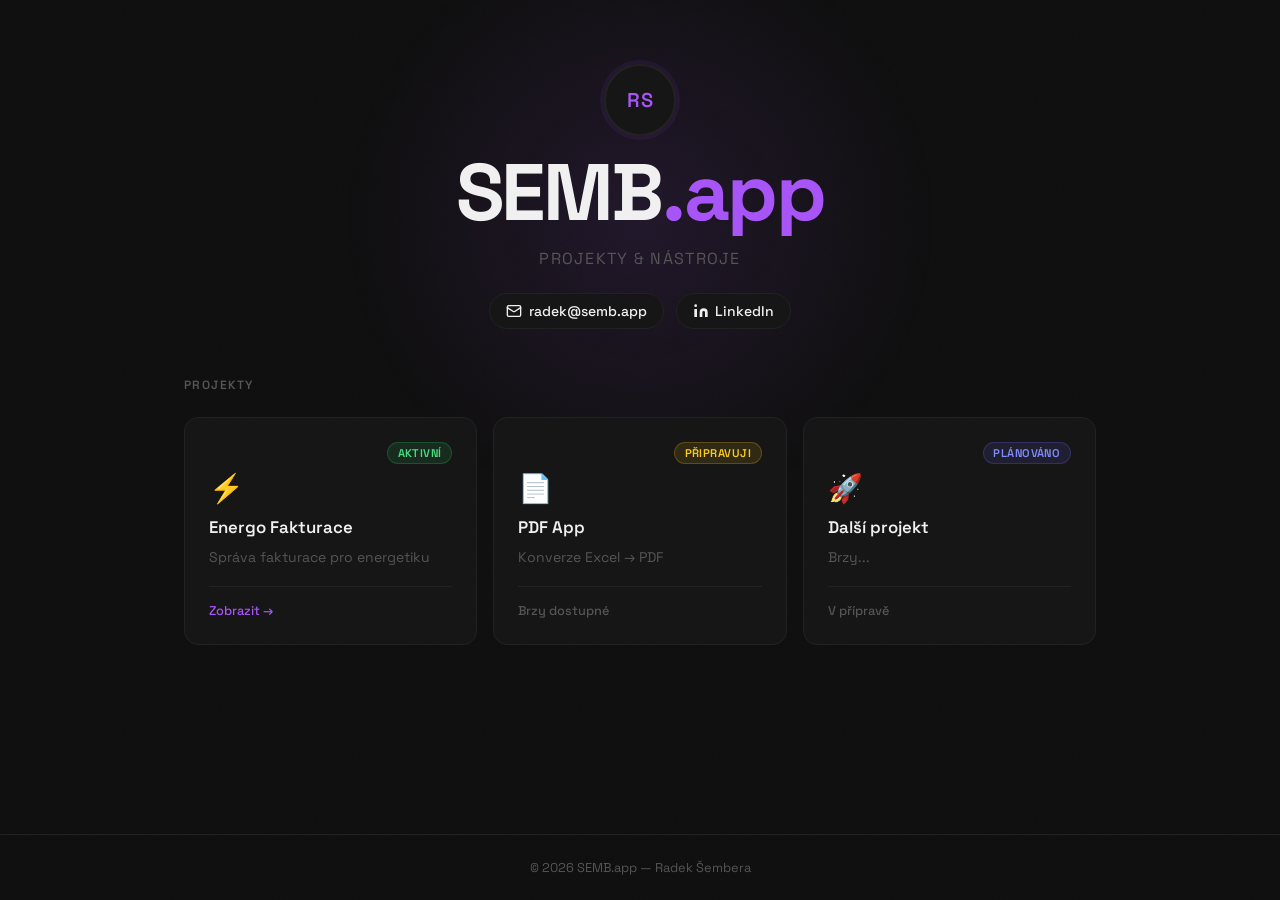
==== index.html @ 34b7b6aa "Initial commit - semb.app rozcestnik" ====
<!DOCTYPE html>
<html lang="cs">
<head>
  <meta charset="UTF-8" />
  <meta name="viewport" content="width=device-width, initial-scale=1.0" />
  <title>SEMB.app — Projekty & Nástroje</title>
  <link rel="preconnect" href="https://fonts.googleapis.com" />
  <link rel="preconnect" href="https://fonts.gstatic.com" crossorigin />
  <link href="https://fonts.googleapis.com/css2?family=Space+Grotesk:wght@300;400;500;600;700&display=swap" rel="stylesheet" />
  <link rel="stylesheet" href="style.css" />
</head>
<body>
  <div class="noise"></div>

  <header class="hero">
    <div class="avatar">RS</div>
    <h1 class="logo">SEMB<span class="accent">.app</span></h1>
    <p class="tagline">Projekty & Nástroje</p>

    <div class="contact">
      <a href="mailto:radek@semb.app" class="contact-link">
        <svg xmlns="http://www.w3.org/2000/svg" width="16" height="16" viewBox="0 0 24 24" fill="none" stroke="currentColor" stroke-width="2" stroke-linecap="round" stroke-linejoin="round"><rect x="2" y="4" width="20" height="16" rx="2"/><path d="m22 7-8.97 5.7a1.94 1.94 0 0 1-2.06 0L2 7"/></svg>
        radek@semb.app
      </a>
      <a href="https://www.linkedin.com/in/radeksembera/" class="contact-link" target="_blank" rel="noopener noreferrer">
        <svg xmlns="http://www.w3.org/2000/svg" width="16" height="16" viewBox="0 0 24 24" fill="currentColor"><path d="M16 8a6 6 0 0 1 6 6v7h-4v-7a2 2 0 0 0-2-2 2 2 0 0 0-2 2v7h-4v-7a6 6 0 0 1 6-6z"/><rect x="2" y="9" width="4" height="12"/><circle cx="4" cy="4" r="2"/></svg>
        LinkedIn
      </a>
    </div>
  </header>

  <main>
    <section class="projects">
      <h2 class="section-title">Projekty</h2>
      <div class="cards">

        <article class="card">
          <div class="card-header">
            <span class="badge badge--active">Aktivní</span>
          </div>
          <div class="card-icon">⚡</div>
          <h3 class="card-title">Energo Fakturace</h3>
          <p class="card-desc">Správa fakturace pro energetiku</p>
          <div class="card-footer">
            <span class="card-link">Zobrazit →</span>
          </div>
        </article>

        <article class="card">
          <div class="card-header">
            <span class="badge badge--soon">Připravuji</span>
          </div>
          <div class="card-icon">📄</div>
          <h3 class="card-title">PDF App</h3>
          <p class="card-desc">Konverze Excel → PDF</p>
          <div class="card-footer">
            <span class="card-link muted">Brzy dostupné</span>
          </div>
        </article>

        <article class="card">
          <div class="card-header">
            <span class="badge badge--planned">Plánováno</span>
          </div>
          <div class="card-icon">🚀</div>
          <h3 class="card-title">Další projekt</h3>
          <p class="card-desc">Brzy...</p>
          <div class="card-footer">
            <span class="card-link muted">V přípravě</span>
          </div>
        </article>

      </div>
    </section>
  </main>

  <footer class="footer">
    <p>&copy; 2026 SEMB.app — Radek Šembera</p>
  </footer>
</body>
</html>
---- style.css ----
/* ===== RESET & BASE ===== */
*, *::before, *::after {
  box-sizing: border-box;
  margin: 0;
  padding: 0;
}

:root {
  --bg:        #0d0d0d;
  --surface:   #161616;
  --border:    #222222;
  --accent:    #a855f7;
  --accent-dim: rgba(168, 85, 247, 0.15);
  --text:      #f0f0f0;
  --muted:     #555555;
  --radius:    14px;
}

html {
  font-size: 16px;
  scroll-behavior: smooth;
}

body {
  background-color: var(--bg);
  color: var(--text);
  font-family: 'Space Grotesk', sans-serif;
  min-height: 100vh;
  display: flex;
  flex-direction: column;
  overflow-x: hidden;
  position: relative;
}

/* ===== NOISE TEXTURE OVERLAY ===== */
.noise {
  pointer-events: none;
  position: fixed;
  inset: 0;
  z-index: 0;
  opacity: 0.04;
  background-image: url("data:image/svg+xml,%3Csvg viewBox='0 0 200 200' xmlns='http://www.w3.org/2000/svg'%3E%3Cfilter id='n'%3E%3CfeTurbulence type='fractalNoise' baseFrequency='0.9' numOctaves='4' stitchTiles='stitch'/%3E%3C/filter%3E%3Crect width='100%25' height='100%25' filter='url(%23n)'/%3E%3C/svg%3E");
  background-repeat: repeat;
  background-size: 180px;
}

/* ===== HERO / HEADER ===== */
.hero {
  position: relative;
  z-index: 1;
  display: flex;
  flex-direction: column;
  align-items: center;
  text-align: center;
  padding: 4rem 1.5rem 3rem;
  gap: 1rem;
}

/* Radial glow behind hero */
.hero::before {
  content: '';
  position: absolute;
  top: -80px;
  left: 50%;
  transform: translateX(-50%);
  width: 600px;
  height: 600px;
  background: radial-gradient(circle, rgba(168, 85, 247, 0.12) 0%, transparent 70%);
  pointer-events: none;
  z-index: -1;
}

/* ===== AVATAR ===== */
.avatar {
  width: 72px;
  height: 72px;
  border-radius: 50%;
  background: var(--surface);
  border: 2px solid var(--border);
  display: flex;
  align-items: center;
  justify-content: center;
  font-size: 1.25rem;
  font-weight: 600;
  color: var(--accent);
  letter-spacing: 0.05em;
  box-shadow: 0 0 0 4px rgba(168, 85, 247, 0.08);
  transition: box-shadow 0.3s;
}

.avatar:hover {
  box-shadow: 0 0 0 6px rgba(168, 85, 247, 0.18);
}

/* ===== LOGO ===== */
.logo {
  font-size: clamp(2.8rem, 8vw, 5rem);
  font-weight: 700;
  letter-spacing: -0.03em;
  line-height: 1;
  color: var(--text);
}

.accent {
  color: var(--accent);
}

/* ===== TAGLINE ===== */
.tagline {
  font-size: 1rem;
  color: var(--muted);
  letter-spacing: 0.08em;
  text-transform: uppercase;
  font-weight: 400;
}

/* ===== CONTACT ===== */
.contact {
  display: flex;
  flex-wrap: wrap;
  gap: 0.75rem;
  justify-content: center;
  margin-top: 0.5rem;
}

.contact-link {
  display: inline-flex;
  align-items: center;
  gap: 0.4rem;
  padding: 0.5rem 1rem;
  border: 1px solid var(--border);
  border-radius: 99px;
  color: var(--text);
  text-decoration: none;
  font-size: 0.875rem;
  font-weight: 500;
  background: var(--surface);
  transition: border-color 0.2s, color 0.2s, background 0.2s;
}

.contact-link:hover {
  border-color: var(--accent);
  color: var(--accent);
  background: var(--accent-dim);
}

/* ===== MAIN ===== */
main {
  position: relative;
  z-index: 1;
  flex: 1;
  width: 100%;
  max-width: 960px;
  margin: 0 auto;
  padding: 0 1.5rem 4rem;
}

/* ===== SECTION TITLE ===== */
.section-title {
  font-size: 0.75rem;
  font-weight: 600;
  text-transform: uppercase;
  letter-spacing: 0.12em;
  color: var(--muted);
  margin-bottom: 1.5rem;
}

/* ===== CARDS GRID ===== */
.cards {
  display: grid;
  grid-template-columns: 1fr;
  gap: 1rem;
}

@media (min-width: 560px) {
  .cards {
    grid-template-columns: repeat(2, 1fr);
  }
}

@media (min-width: 800px) {
  .cards {
    grid-template-columns: repeat(3, 1fr);
  }
}

/* ===== CARD ===== */
.card {
  background: var(--surface);
  border: 1px solid var(--border);
  border-radius: var(--radius);
  padding: 1.5rem;
  display: flex;
  flex-direction: column;
  gap: 0.6rem;
  transition: border-color 0.25s, transform 0.25s, box-shadow 0.25s;
  cursor: default;
}

.card:hover {
  border-color: var(--accent);
  transform: translateY(-3px);
  box-shadow: 0 8px 32px rgba(168, 85, 247, 0.1);
}

.card-header {
  display: flex;
  justify-content: flex-end;
}

.card-icon {
  font-size: 1.75rem;
  line-height: 1;
}

.card-title {
  font-size: 1.05rem;
  font-weight: 600;
  color: var(--text);
  margin-top: 0.25rem;
}

.card-desc {
  font-size: 0.875rem;
  color: var(--muted);
  line-height: 1.5;
  flex: 1;
}

.card-footer {
  margin-top: 0.5rem;
  padding-top: 0.75rem;
  border-top: 1px solid var(--border);
}

.card-link {
  font-size: 0.8rem;
  font-weight: 500;
  color: var(--accent);
}

.card-link.muted {
  color: var(--muted);
}

/* ===== BADGES ===== */
.badge {
  display: inline-block;
  padding: 0.2rem 0.6rem;
  border-radius: 99px;
  font-size: 0.7rem;
  font-weight: 600;
  letter-spacing: 0.04em;
  text-transform: uppercase;
}

.badge--active {
  background: rgba(34, 197, 94, 0.12);
  color: #4ade80;
  border: 1px solid rgba(34, 197, 94, 0.25);
}

.badge--soon {
  background: rgba(234, 179, 8, 0.12);
  color: #facc15;
  border: 1px solid rgba(234, 179, 8, 0.25);
}

.badge--planned {
  background: rgba(99, 102, 241, 0.12);
  color: #818cf8;
  border: 1px solid rgba(99, 102, 241, 0.25);
}

/* ===== FOOTER ===== */
.footer {
  position: relative;
  z-index: 1;
  text-align: center;
  padding: 1.5rem;
  border-top: 1px solid var(--border);
  font-size: 0.8rem;
  color: var(--muted);
}
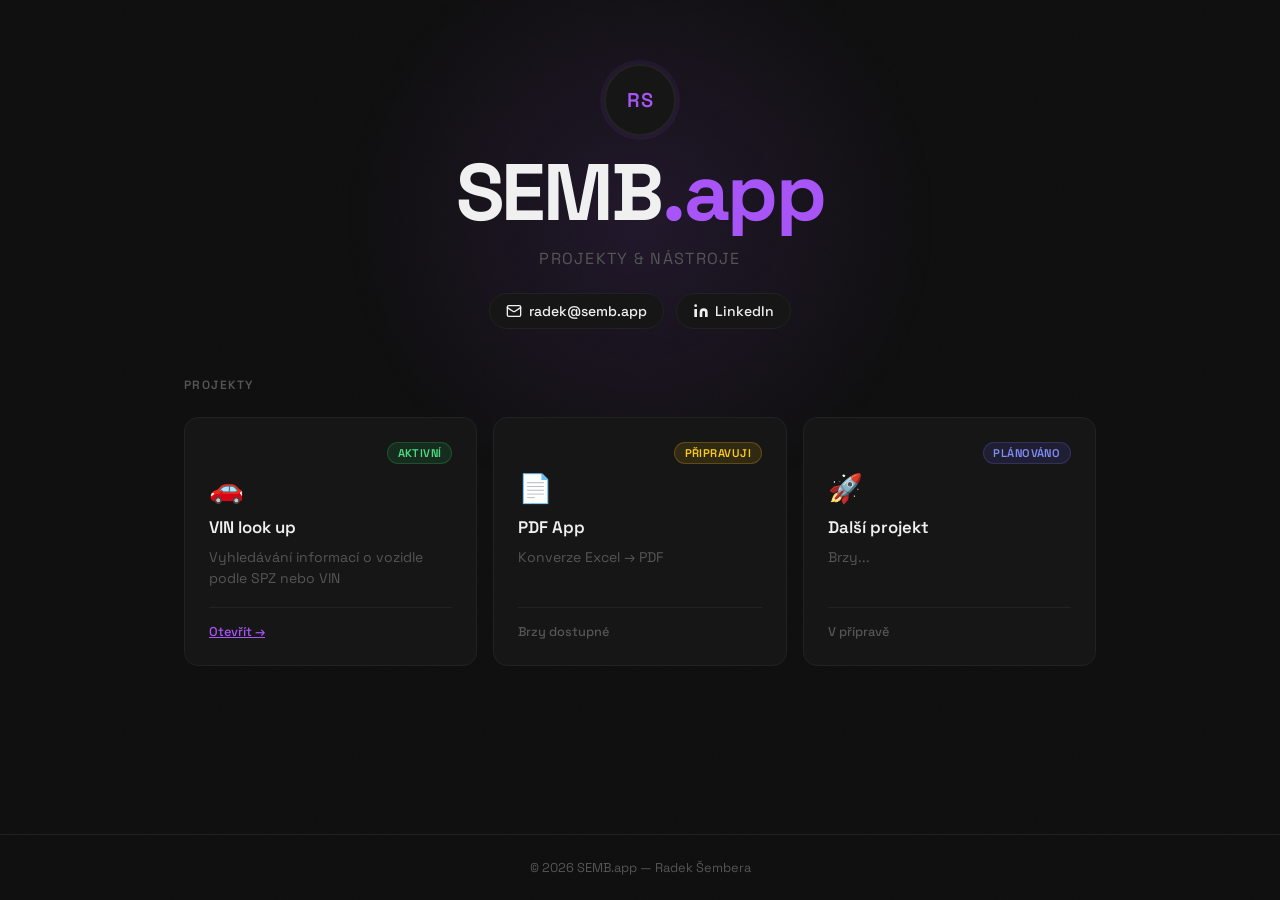
==== commit 0d896e43: "design update" ====
--- a/index.html
+++ b/index.html
@@ -34,15 +34,15 @@
       <h2 class="section-title">Projekty</h2>
       <div class="cards">
 
-        <article class="card">
+        <article class="card" onclick="window.open('https://spz.semb.app/', '_blank')" style="cursor:pointer;">
           <div class="card-header">
             <span class="badge badge--active">Aktivní</span>
           </div>
-          <div class="card-icon">⚡</div>
-          <h3 class="card-title">Energo Fakturace</h3>
-          <p class="card-desc">Správa fakturace pro energetiku</p>
+          <div class="card-icon">🚗</div>
+          <h3 class="card-title">VIN look up</h3>
+          <p class="card-desc">Vyhledávání informací o vozidle podle SPZ nebo VIN</p>
           <div class="card-footer">
-            <span class="card-link">Zobrazit →</span>
+            <a href="https://spz.semb.app/" target="_blank" rel="noopener noreferrer" class="card-link">Otevřít →</a>
           </div>
         </article>
 
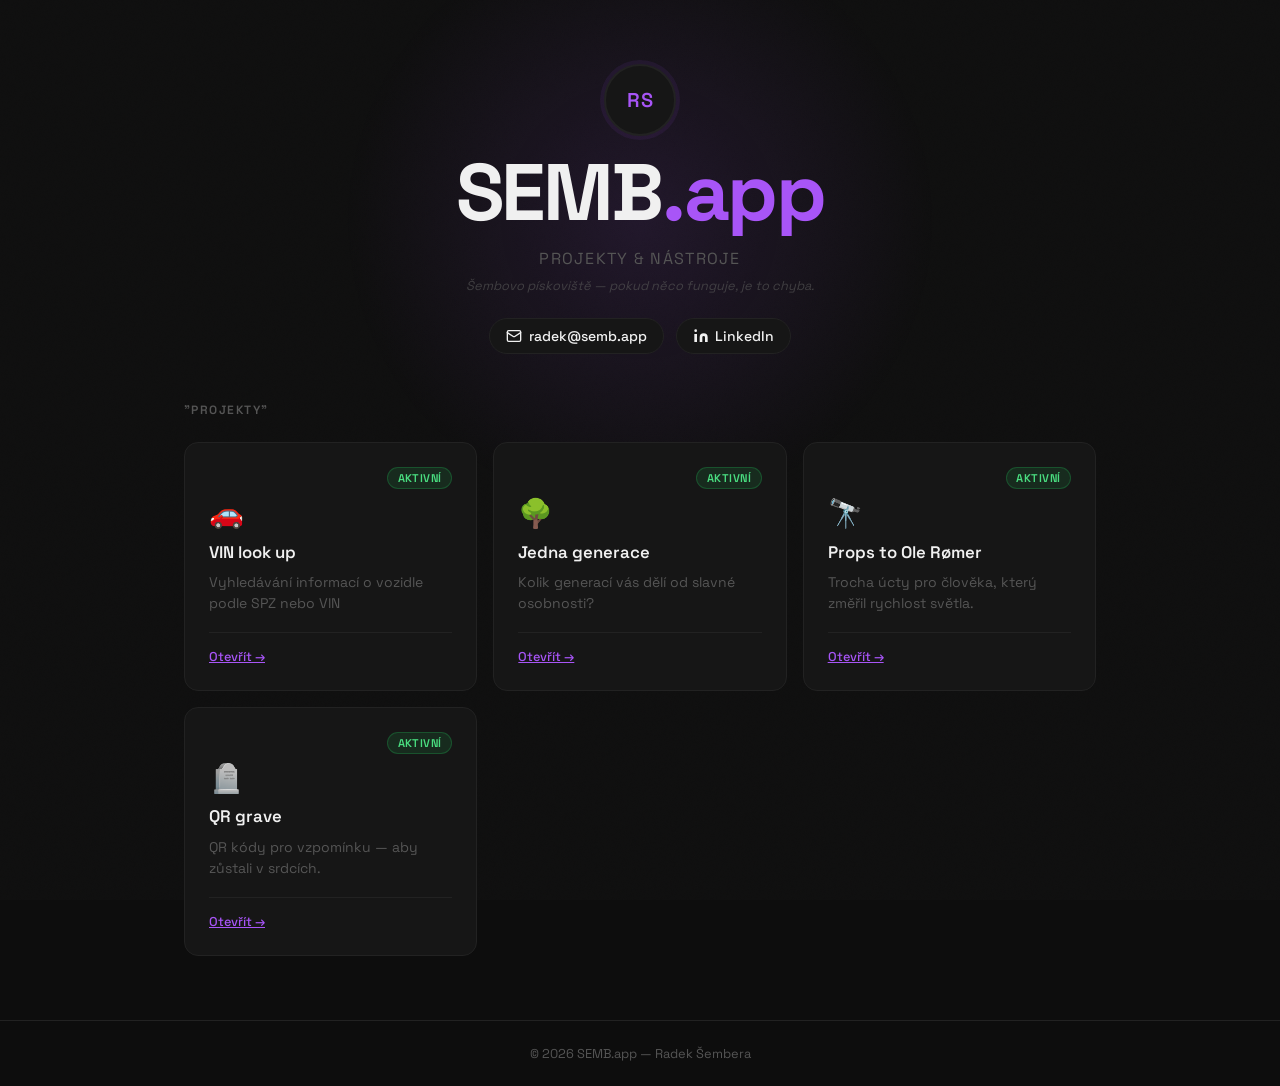
==== commit d031d660: "Add 3 new projects, ironic subtitle, and quote section title - Added tagline-sub with ironic motto u" ====
--- a/index.html
+++ b/index.html
@@ -16,6 +16,7 @@
     <div class="avatar">RS</div>
     <h1 class="logo">SEMB<span class="accent">.app</span></h1>
     <p class="tagline">Projekty & Nástroje</p>
+    <p class="tagline-sub">Šembovo pískoviště — pokud něco funguje, je to chyba.</p>
 
     <div class="contact">
       <a href="mailto:radek@semb.app" class="contact-link">
@@ -31,7 +32,7 @@
 
   <main>
     <section class="projects">
-      <h2 class="section-title">Projekty</h2>
+      <h2 class="section-title">"Projekty"</h2>
       <div class="cards">
 
         <article class="card" onclick="window.open('https://spz.semb.app/', '_blank')" style="cursor:pointer;">
@@ -46,27 +47,39 @@
           </div>
         </article>
 
-        <article class="card">
+        <article class="card" onclick="window.location.href='generace.html'" style="cursor:pointer;">
           <div class="card-header">
-            <span class="badge badge--soon">Připravuji</span>
+            <span class="badge badge--active">Aktivní</span>
           </div>
-          <div class="card-icon">📄</div>
-          <h3 class="card-title">PDF App</h3>
-          <p class="card-desc">Konverze Excel → PDF</p>
+          <div class="card-icon">🌳</div>
+          <h3 class="card-title">Jedna generace</h3>
+          <p class="card-desc">Kolik generací vás dělí od slavné osobnosti?</p>
           <div class="card-footer">
-            <span class="card-link muted">Brzy dostupné</span>
+            <a href="generace.html" class="card-link">Otevřít →</a>
           </div>
         </article>
 
-        <article class="card">
+        <article class="card" onclick="window.location.href='romer.html'" style="cursor:pointer;">
           <div class="card-header">
-            <span class="badge badge--planned">Plánováno</span>
+            <span class="badge badge--active">Aktivní</span>
           </div>
-          <div class="card-icon">🚀</div>
-          <h3 class="card-title">Další projekt</h3>
-          <p class="card-desc">Brzy...</p>
+          <div class="card-icon">🔭</div>
+          <h3 class="card-title">Props to Ole Rømer</h3>
+          <p class="card-desc">Trocha úcty pro člověka, který změřil rychlost světla.</p>
           <div class="card-footer">
-            <span class="card-link muted">V přípravě</span>
+            <a href="romer.html" class="card-link">Otevřít →</a>
+          </div>
+        </article>
+
+        <article class="card" onclick="window.open('https://vsrdcich.semb.app/', '_blank')" style="cursor:pointer;">
+          <div class="card-header">
+            <span class="badge badge--active">Aktivní</span>
+          </div>
+          <div class="card-icon">🪦</div>
+          <h3 class="card-title">QR grave</h3>
+          <p class="card-desc">QR kódy pro vzpomínku — aby zůstali v srdcích.</p>
+          <div class="card-footer">
+            <a href="https://vsrdcich.semb.app/" target="_blank" rel="noopener noreferrer" class="card-link">Otevřít →</a>
           </div>
         </article>
 
--- a/style.css
+++ b/style.css
@@ -114,6 +114,15 @@
   font-weight: 400;
 }
 
+/* ===== TAGLINE SUB ===== */
+.tagline-sub {
+  font-size: 0.8rem;
+  color: var(--muted);
+  font-style: italic;
+  opacity: 0.65;
+  margin-top: -0.5rem;
+}
+
 /* ===== CONTACT ===== */
 .contact {
   display: flex;
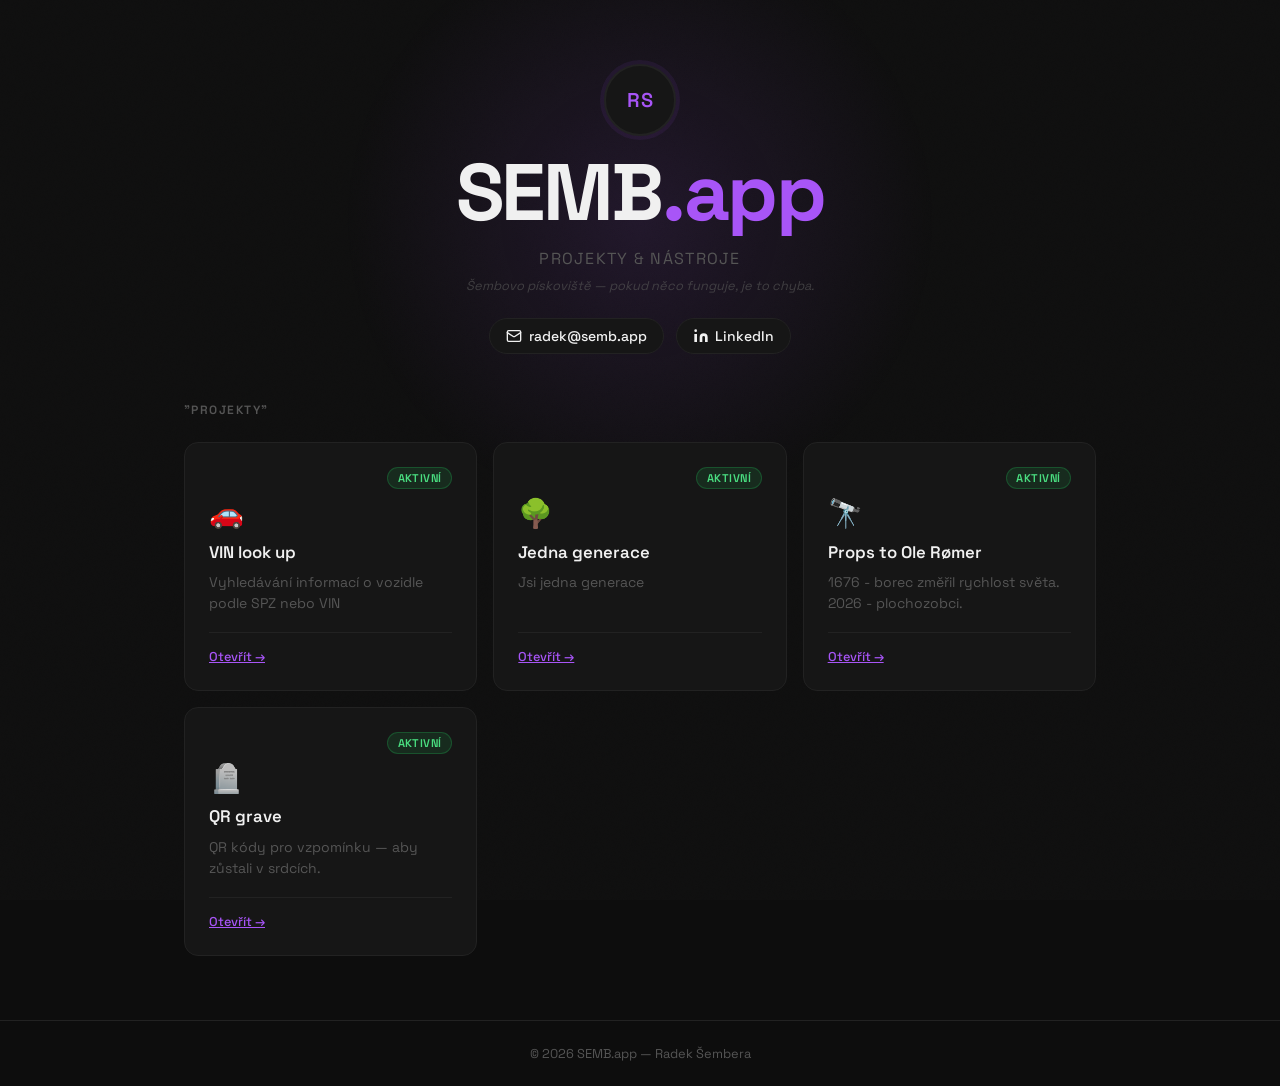
==== commit a0ad83fe: "Update card descriptions for Jedna generace and Ole Rømer Co-Authored-By: Claude Sonnet 4.6 <noreply" ====
--- a/index.html
+++ b/index.html
@@ -53,7 +53,7 @@
           </div>
           <div class="card-icon">🌳</div>
           <h3 class="card-title">Jedna generace</h3>
-          <p class="card-desc">Kolik generací vás dělí od slavné osobnosti?</p>
+          <p class="card-desc">Jsi jedna generace</p>
           <div class="card-footer">
             <a href="generace.html" class="card-link">Otevřít →</a>
           </div>
@@ -65,7 +65,7 @@
           </div>
           <div class="card-icon">🔭</div>
           <h3 class="card-title">Props to Ole Rømer</h3>
-          <p class="card-desc">Trocha úcty pro člověka, který změřil rychlost světla.</p>
+          <p class="card-desc">1676 - borec změřil rychlost světa. 2026 - plochozobci.</p>
           <div class="card-footer">
             <a href="romer.html" class="card-link">Otevřít →</a>
           </div>
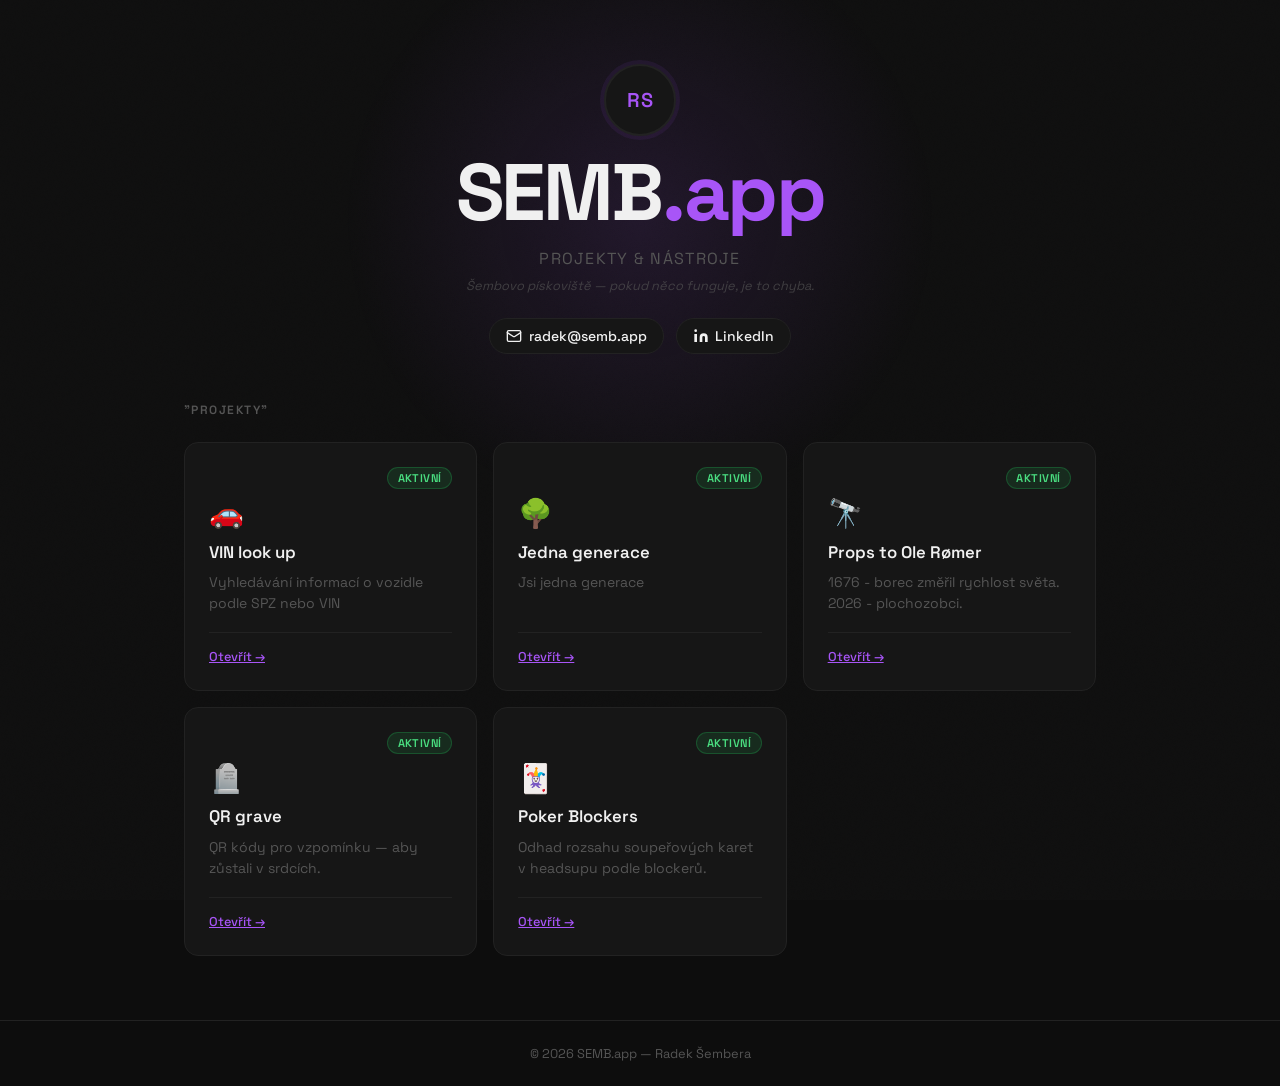
==== commit 8149c04f: "Add Poker Blockers tool Standalone range-vs-blockers calculator for heads-up Hold'em, linked from th" ====
--- a/index.html
+++ b/index.html
@@ -83,6 +83,18 @@
           </div>
         </article>
 
+        <article class="card" onclick="window.location.href='poker.html'" style="cursor:pointer;">
+          <div class="card-header">
+            <span class="badge badge--active">Aktivní</span>
+          </div>
+          <div class="card-icon">🃏</div>
+          <h3 class="card-title">Poker Blockers</h3>
+          <p class="card-desc">Odhad rozsahu soupeřových karet v headsupu podle blockerů.</p>
+          <div class="card-footer">
+            <a href="poker.html" class="card-link">Otevřít →</a>
+          </div>
+        </article>
+
       </div>
     </section>
   </main>
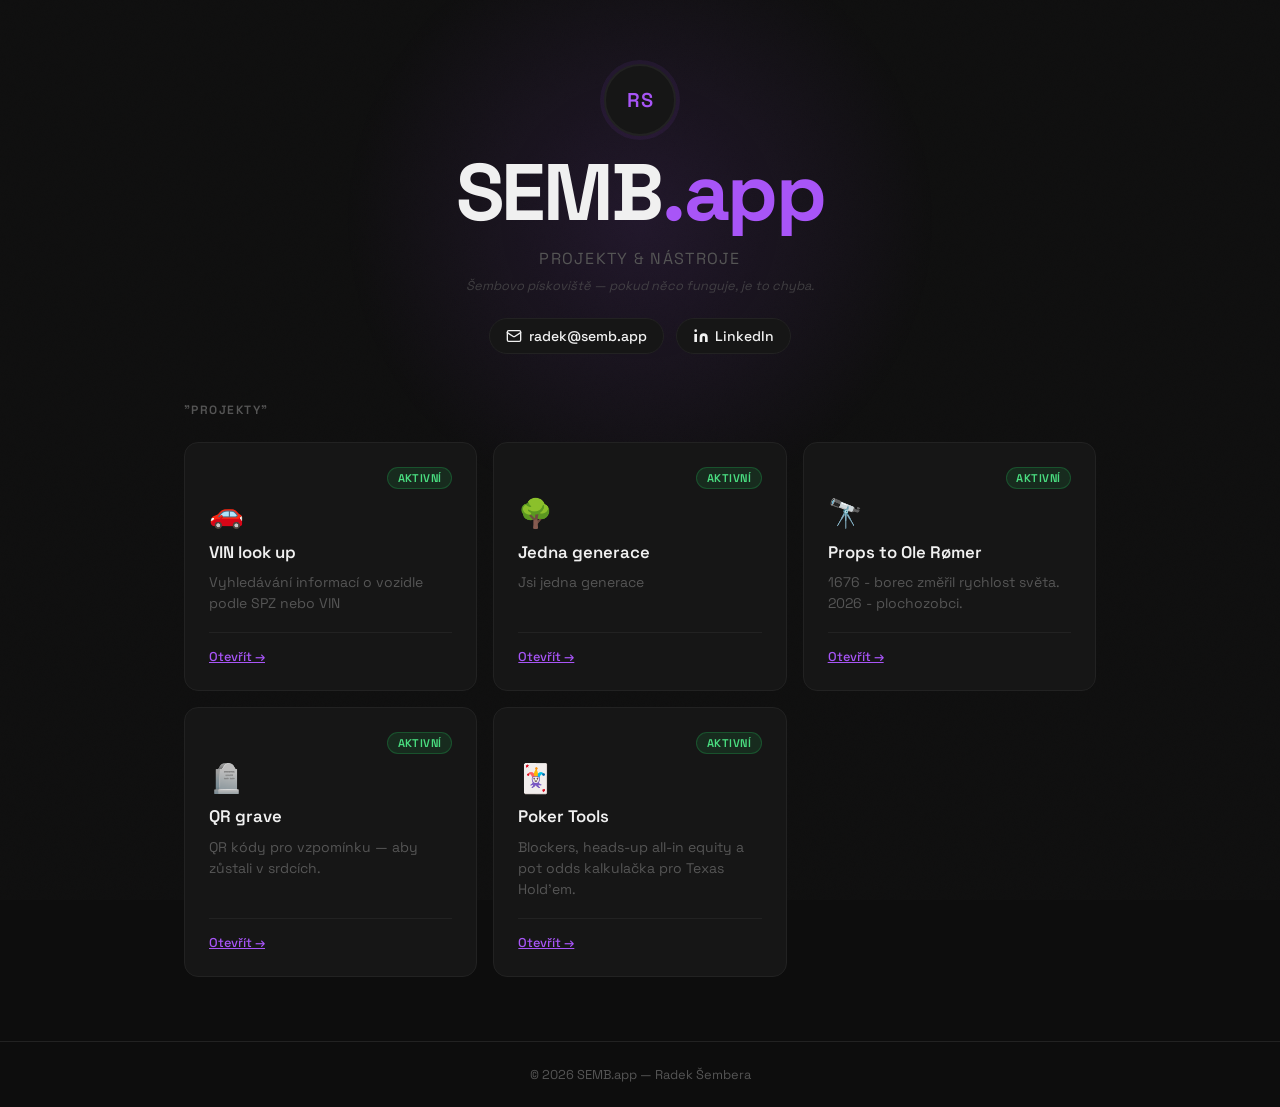
==== commit d11d683d: "Expand Poker Blockers into a 3-page Poker Tools suite - Add a shared tab nav (Blockers / Heads-up Al" ====
--- a/index.html
+++ b/index.html
@@ -88,8 +88,8 @@
             <span class="badge badge--active">Aktivní</span>
           </div>
           <div class="card-icon">🃏</div>
-          <h3 class="card-title">Poker Blockers</h3>
-          <p class="card-desc">Odhad rozsahu soupeřových karet v headsupu podle blockerů.</p>
+          <h3 class="card-title">Poker Tools</h3>
+          <p class="card-desc">Blockers, heads-up all-in equity a pot odds kalkulačka pro Texas Hold'em.</p>
           <div class="card-footer">
             <a href="poker.html" class="card-link">Otevřít →</a>
           </div>
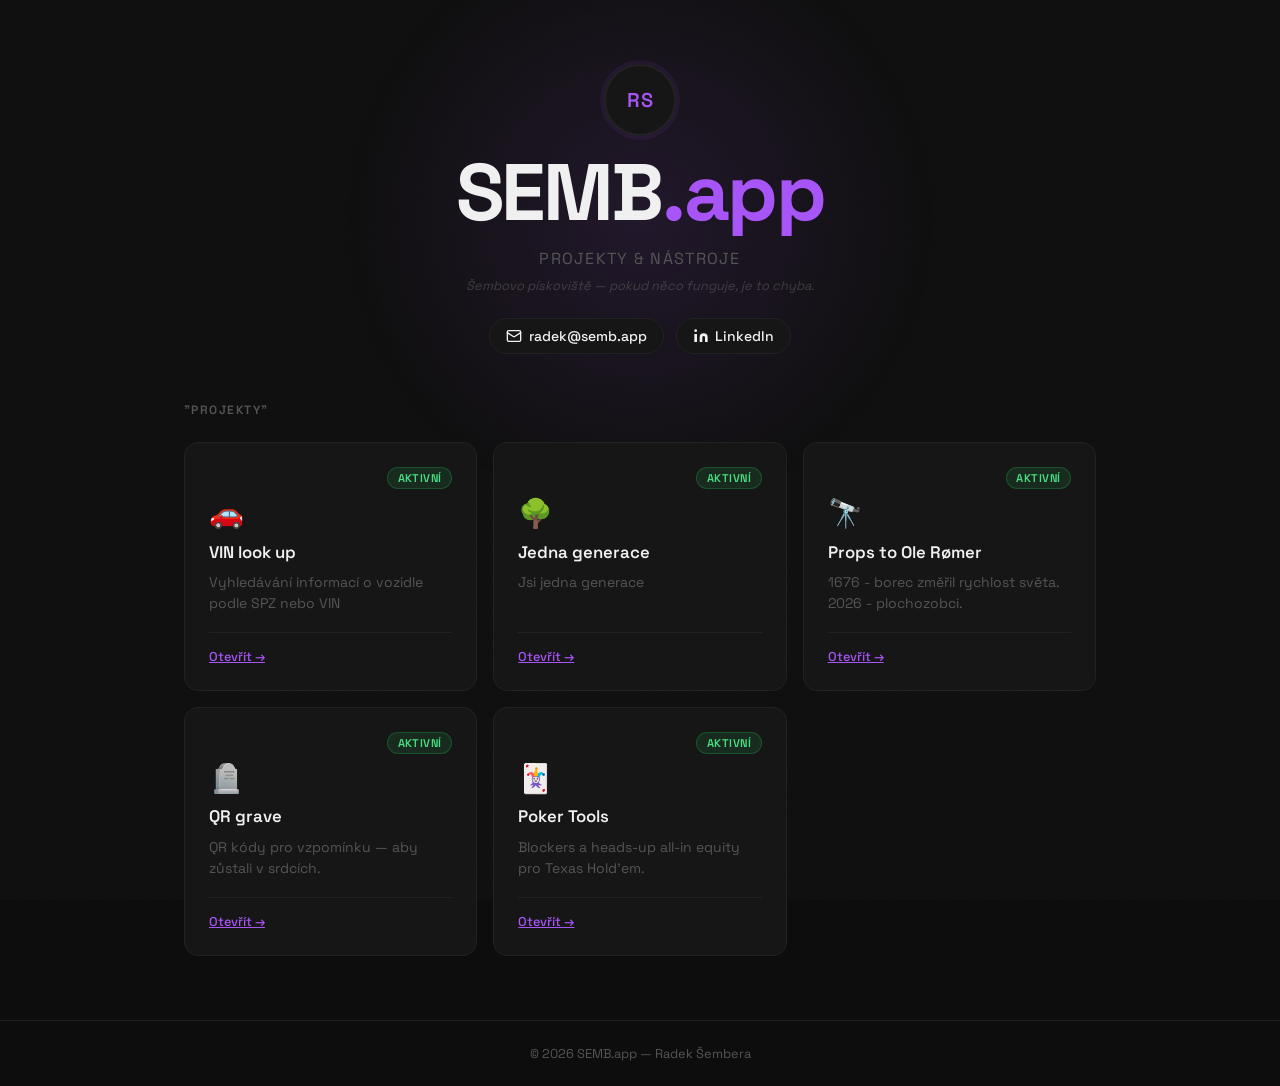
==== commit fc4fea9a: "Remove Pot Odds nav links, update landing card copy Follow-up to 78a34c1 — that commit only removed " ====
--- a/index.html
+++ b/index.html
@@ -89,7 +89,7 @@
           </div>
           <div class="card-icon">🃏</div>
           <h3 class="card-title">Poker Tools</h3>
-          <p class="card-desc">Blockers, heads-up all-in equity a pot odds kalkulačka pro Texas Hold'em.</p>
+          <p class="card-desc">Blockers a heads-up all-in equity pro Texas Hold'em.</p>
           <div class="card-footer">
             <a href="poker.html" class="card-link">Otevřít →</a>
           </div>
